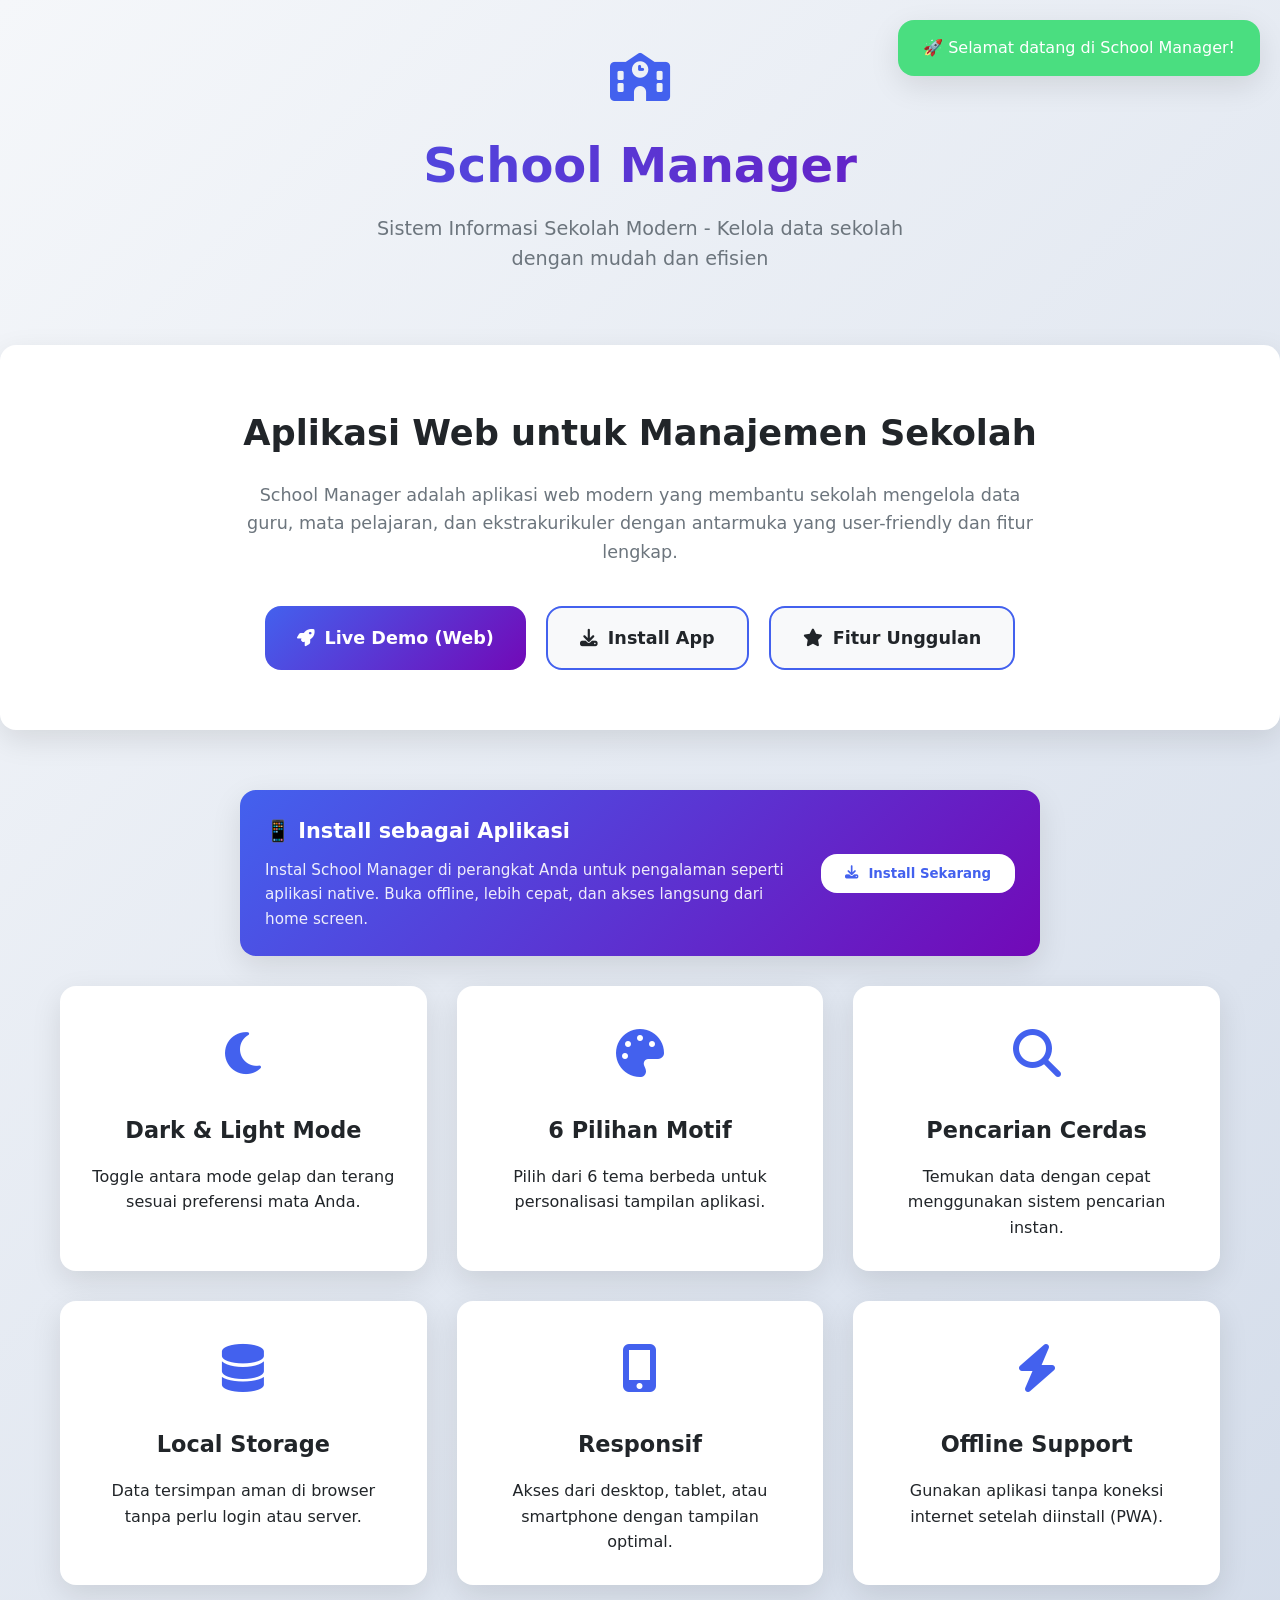
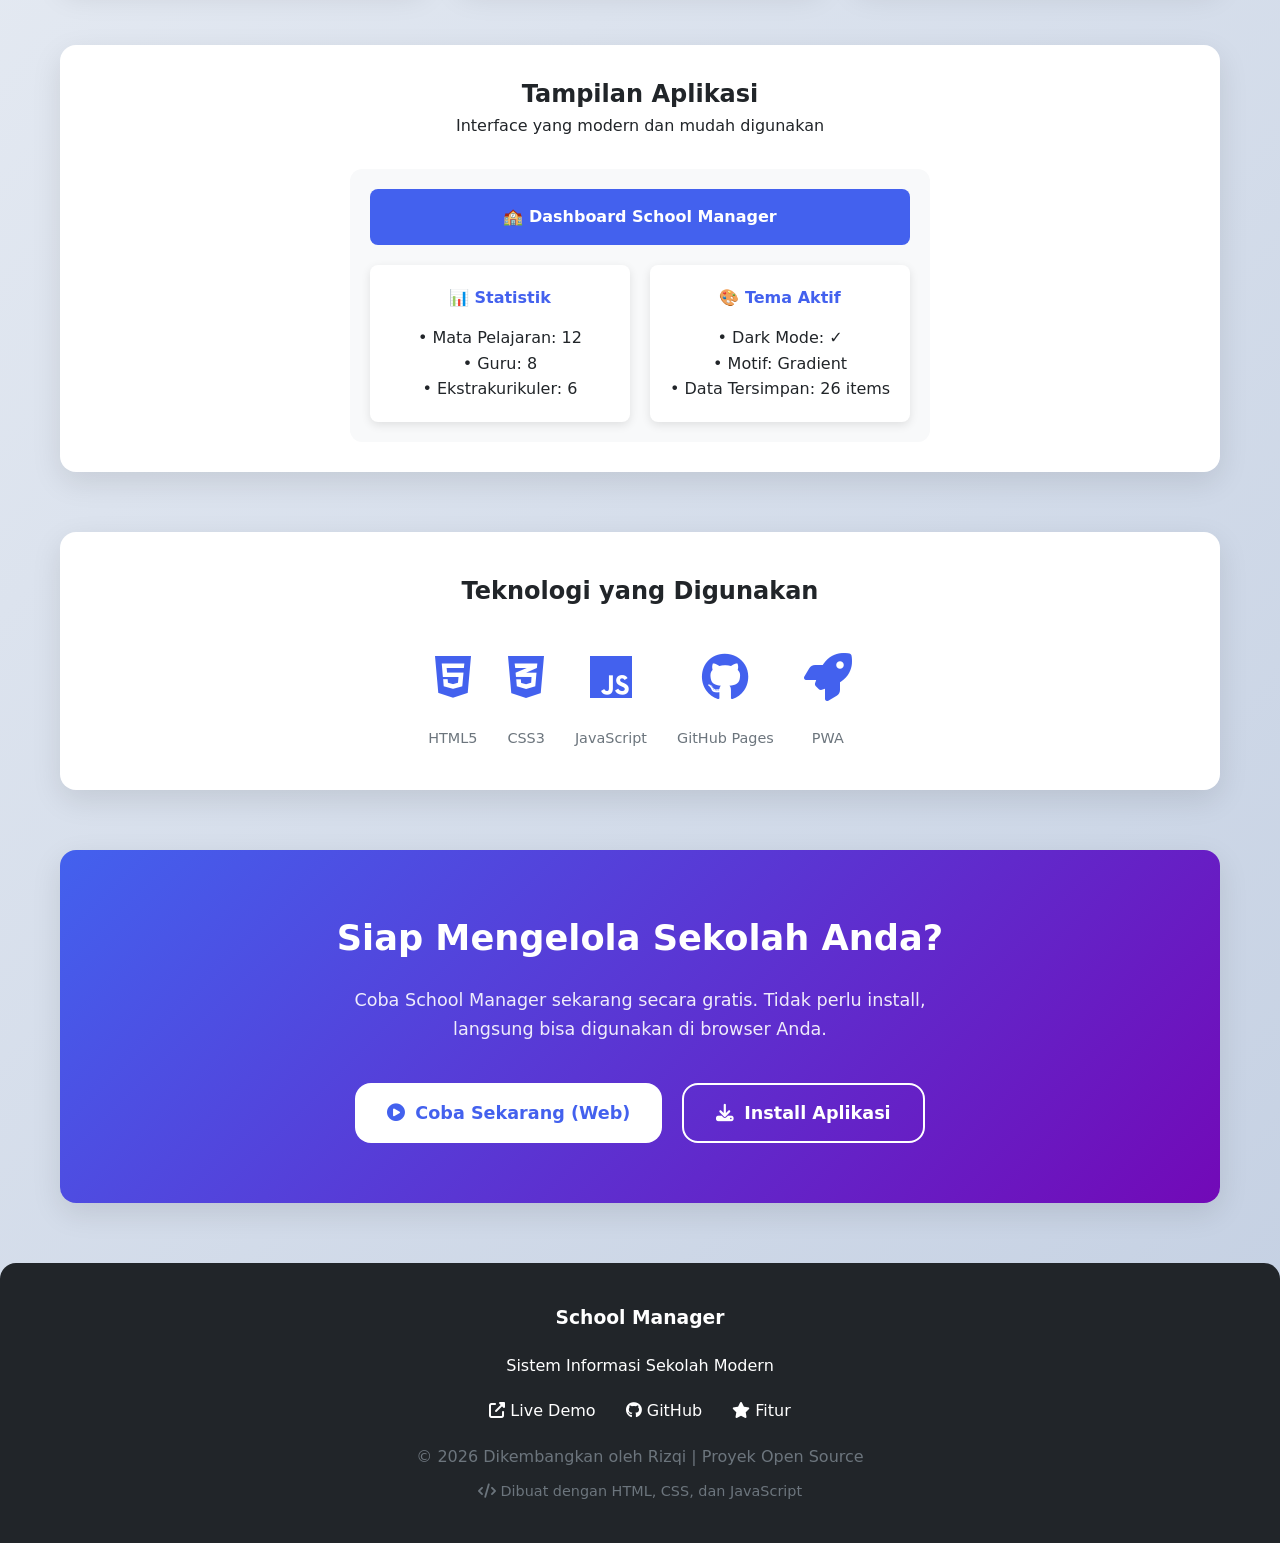
==== landing.html @ a747aea7 "Update: New landing page with PWA install + navigation" ====
<!DOCTYPE html>
<html lang="id">
<head>
    <meta charset="UTF-8">
    <meta name="viewport" content="width=device-width, initial-scale=1.0">
    <title>🏫 School Manager - Sistem Informasi Sekolah Modern</title>
    
    <!-- SEO -->
    <meta name="description" content="Aplikasi web gratis untuk mengelola data sekolah. Fitur dark mode, 6 tema, pencarian cerdas, dan penyimpanan lokal.">
    <meta name="keywords" content="sistem informasi sekolah, school manager, aplikasi sekolah, manajemen sekolah">
    <meta name="author" content="Rizqi">
    
    <!-- PWA -->
    <link rel="manifest" href="manifest.json">
    <meta name="theme-color" content="#4361ee">
    <meta name="mobile-web-app-capable" content="yes">
    
    <!-- Styles -->
    <link rel="stylesheet" href="https://cdnjs.cloudflare.com/ajax/libs/font-awesome/6.4.0/css/all.min.css">
    <style>
        * {
            margin: 0;
            padding: 0;
            box-sizing: border-box;
            font-family: 'Segoe UI', system-ui, sans-serif;
        }
        
        :root {
            --primary: #4361ee;
            --secondary: #7209b7;
            --accent: #f72585;
            --light: #f8f9fa;
            --dark: #212529;
            --gray: #6c757d;
            --border-radius: 16px;
            --shadow: 0 10px 30px rgba(0,0,0,0.1);
            --transition: all 0.3s ease;
        }
        
        body {
            background: linear-gradient(135deg, #f5f7fa 0%, #c3cfe2 100%);
            color: var(--dark);
            line-height: 1.6;
            min-height: 100vh;
        }
        
        .container {
            max-width: 1200px;
            margin: 0 auto;
            padding: 0 20px;
        }
        
        /* Header */
        header {
            padding: 40px 0;
            text-align: center;
        }
        
        .logo {
            font-size: 48px;
            color: var(--primary);
            margin-bottom: 10px;
        }
        
        h1 {
            font-size: 3rem;
            background: linear-gradient(to right, var(--primary), var(--secondary));
            -webkit-background-clip: text;
            background-clip: text;
            color: transparent;
            margin-bottom: 10px;
        }
        
        .tagline {
            font-size: 1.2rem;
            color: var(--gray);
            max-width: 600px;
            margin: 0 auto 30px;
        }
        
        /* Hero Section */
        .hero {
            background: white;
            border-radius: var(--border-radius);
            padding: 60px;
            margin-bottom: 60px;
            box-shadow: var(--shadow);
            text-align: center;
        }
        
        .hero h2 {
            font-size: 2.2rem;
            margin-bottom: 20px;
            color: var(--dark);
        }
        
        .hero p {
            font-size: 1.1rem;
            color: var(--gray);
            max-width: 800px;
            margin: 0 auto 40px;
        }
        
        /* Buttons */
        .cta-buttons {
            display: flex;
            gap: 20px;
            justify-content: center;
            flex-wrap: wrap;
        }
        
        .btn {
            padding: 16px 32px;
            border-radius: var(--border-radius);
            font-size: 1.1rem;
            font-weight: 600;
            text-decoration: none;
            display: inline-flex;
            align-items: center;
            gap: 10px;
            transition: var(--transition);
            border: none;
            cursor: pointer;
            min-width: 200px;
            justify-content: center;
        }
        
        .btn-primary {
            background: linear-gradient(135deg, var(--primary), var(--secondary));
            color: white;
        }
        
        .btn-secondary {
            background: var(--light);
            color: var(--dark);
            border: 2px solid var(--primary);
        }
        
        .btn:hover {
            transform: translateY(-3px);
            box-shadow: 0 15px 30px rgba(67, 97, 238, 0.2);
        }
        
        /* Features */
        .features {
            display: grid;
            grid-template-columns: repeat(auto-fit, minmax(280px, 1fr));
            gap: 30px;
            margin-bottom: 60px;
        }
        
        .feature-card {
            background: white;
            border-radius: var(--border-radius);
            padding: 30px;
            box-shadow: var(--shadow);
            transition: var(--transition);
            text-align: center;
        }
        
        .feature-card:hover {
            transform: translateY(-10px);
        }
        
        .feature-icon {
            font-size: 3rem;
            margin-bottom: 20px;
            color: var(--primary);
        }
        
        .feature-card h3 {
            font-size: 1.4rem;
            margin-bottom: 15px;
            color: var(--dark);
        }
        
        /* Screenshot */
        .screenshot {
            background: white;
            border-radius: var(--border-radius);
            padding: 30px;
            margin-bottom: 60px;
            box-shadow: var(--shadow);
            text-align: center;
        }
        
        .screenshot img {
            max-width: 100%;
            border-radius: 12px;
            box-shadow: 0 5px 15px rgba(0,0,0,0.1);
        }
        
        /* Tech Stack */
        .tech-stack {
            background: white;
            border-radius: var(--border-radius);
            padding: 40px;
            margin-bottom: 60px;
            box-shadow: var(--shadow);
        }
        
        .tech-stack h2 {
            text-align: center;
            margin-bottom: 30px;
            color: var(--dark);
        }
        
        .tech-icons {
            display: flex;
            justify-content: center;
            gap: 30px;
            flex-wrap: wrap;
        }
        
        .tech-icon {
            text-align: center;
            font-size: 3rem;
            color: var(--primary);
        }
        
        .tech-icon span {
            display: block;
            font-size: 0.9rem;
            color: var(--gray);
            margin-top: 10px;
        }
        
        /* PWA Install Banner */
        .pwa-banner {
            background: linear-gradient(135deg, #4361ee, #7209b7);
            color: white;
            border-radius: var(--border-radius);
            padding: 25px;
            margin: 30px auto;
            max-width: 800px;
            display: flex;
            align-items: center;
            justify-content: space-between;
            flex-wrap: wrap;
            gap: 20px;
            box-shadow: var(--shadow);
        }
        
        .pwa-banner-content {
            flex: 1;
            min-width: 300px;
        }
        
        .pwa-banner h3 {
            margin-bottom: 10px;
            font-size: 1.3rem;
        }
        
        .pwa-banner p {
            opacity: 0.9;
            font-size: 0.95rem;
        }
        
        .install-btn {
            background: white;
            color: #4361ee;
            border: none;
            padding: 12px 24px;
            border-radius: var(--border-radius);
            font-weight: 600;
            cursor: pointer;
            display: flex;
            align-items: center;
            gap: 10px;
            transition: var(--transition);
        }
        
        .install-btn:hover {
            transform: translateY(-2px);
            box-shadow: 0 8px 20px rgba(0,0,0,0.15);
        }
        
        /* Footer */
        footer {
            background: var(--dark);
            color: white;
            padding: 40px 0;
            text-align: center;
            margin-top: 60px;
            border-radius: var(--border-radius) var(--border-radius) 0 0;
        }
        
        .footer-links {
            display: flex;
            justify-content: center;
            gap: 30px;
            margin: 20px 0;
            flex-wrap: wrap;
        }
        
        .footer-links a {
            color: white;
            text-decoration: none;
            transition: var(--transition);
        }
        
        .footer-links a:hover {
            color: var(--primary);
        }
        
        .copyright {
            color: var(--gray);
            margin-top: 20px;
        }
        
        /* Notification */
        .notification {
            position: fixed;
            top: 20px;
            right: 20px;
            padding: 15px 25px;
            background: var(--primary);
            color: white;
            border-radius: var(--border-radius);
            box-shadow: var(--shadow);
            z-index: 1000;
            opacity: 0;
            transform: translateX(120px);
            transition: var(--transition);
            display: flex;
            align-items: center;
            gap: 10px;
        }
        
        .notification.show {
            opacity: 1;
            transform: translateX(0);
        }
        
        /* Responsive */
        @media (max-width: 768px) {
            h1 {
                font-size: 2.2rem;
            }
            
            .hero {
                padding: 40px 20px;
            }
            
            .cta-buttons {
                flex-direction: column;
                align-items: center;
            }
            
            .btn {
                width: 100%;
                max-width: 300px;
            }
            
            .features {
                grid-template-columns: 1fr;
            }
            
            .pwa-banner {
                flex-direction: column;
                text-align: center;
            }
            
            .footer-links {
                flex-direction: column;
                gap: 15px;
            }
        }
        
        @media (max-width: 480px) {
            h1 {
                font-size: 1.8rem;
            }
            
            .hero h2 {
                font-size: 1.8rem;
            }
            
            .btn {
                padding: 14px 20px;
                font-size: 1rem;
            }
        }
    </style>
</head>
<body>
    <!-- Notification -->
    <div id="notification" class="notification" style="display: none;"></div>

    <!-- Header -->
    <header>
        <div class="container">
            <div class="logo">
                <i class="fas fa-school"></i>
            </div>
            <h1>School Manager</h1>
            <p class="tagline">Sistem Informasi Sekolah Modern - Kelola data sekolah dengan mudah dan efisien</p>
        </div>
    </header>

    <!-- Hero Section -->
    <section class="hero">
        <div class="container">
            <h2>Aplikasi Web untuk Manajemen Sekolah</h2>
            <p>
                School Manager adalah aplikasi web modern yang membantu sekolah mengelola data guru, 
                mata pelajaran, dan ekstrakurikuler dengan antarmuka yang user-friendly dan fitur lengkap.
            </p>
            
            <div class="cta-buttons">
                <a href="index.html" class="btn btn-primary">
                    <i class="fas fa-rocket"></i> Live Demo (Web)
                </a>
                <button class="btn btn-secondary" onclick="installPWA()" id="installButton">
                    <i class="fas fa-download"></i> Install App
                </button>
                <a href="#features" class="btn btn-secondary">
                    <i class="fas fa-star"></i> Fitur Unggulan
                </a>
            </div>
        </div>
    </section>

    <!-- PWA Install Banner -->
    <section class="container">
        <div class="pwa-banner">
            <div class="pwa-banner-content">
                <h3>📱 Install sebagai Aplikasi</h3>
                <p>Instal School Manager di perangkat Anda untuk pengalaman seperti aplikasi native. 
                   Buka offline, lebih cepat, dan akses langsung dari home screen.</p>
            </div>
            <button class="install-btn" onclick="installPWA()">
                <i class="fas fa-download"></i> Install Sekarang
            </button>
        </div>
    </section>

    <!-- Features -->
    <section class="container" id="features">
        <div class="features">
            <div class="feature-card">
                <div class="feature-icon">
                    <i class="fas fa-moon"></i>
                </div>
                <h3>Dark & Light Mode</h3>
                <p>Toggle antara mode gelap dan terang sesuai preferensi mata Anda.</p>
            </div>
            
            <div class="feature-card">
                <div class="feature-icon">
                    <i class="fas fa-palette"></i>
                </div>
                <h3>6 Pilihan Motif</h3>
                <p>Pilih dari 6 tema berbeda untuk personalisasi tampilan aplikasi.</p>
            </div>
            
            <div class="feature-card">
                <div class="feature-icon">
                    <i class="fas fa-search"></i>
                </div>
                <h3>Pencarian Cerdas</h3>
                <p>Temukan data dengan cepat menggunakan sistem pencarian instan.</p>
            </div>
            
            <div class="feature-card">
                <div class="feature-icon">
                    <i class="fas fa-database"></i>
                </div>
                <h3>Local Storage</h3>
                <p>Data tersimpan aman di browser tanpa perlu login atau server.</p>
            </div>
            
            <div class="feature-card">
                <div class="feature-icon">
                    <i class="fas fa-mobile-alt"></i>
                </div>
                <h3>Responsif</h3>
                <p>Akses dari desktop, tablet, atau smartphone dengan tampilan optimal.</p>
            </div>
            
            <div class="feature-card">
                <div class="feature-icon">
                    <i class="fas fa-bolt"></i>
                </div>
                <h3>Offline Support</h3>
                <p>Gunakan aplikasi tanpa koneksi internet setelah diinstall (PWA).</p>
            </div>
        </div>
    </section>

    <!-- Screenshot -->
    <section class="container">
        <div class="screenshot">
            <h2>Tampilan Aplikasi</h2>
            <p style="margin-bottom: 30px;">Interface yang modern dan mudah digunakan</p>
            <div style="background: #f8f9fa; padding: 20px; border-radius: 12px; display: inline-block;">
                <div style="background: #4361ee; color: white; padding: 15px 30px; border-radius: 8px; font-weight: 600; margin-bottom: 20px;">
                    🏫 Dashboard School Manager
                </div>
                <div style="display: grid; grid-template-columns: 1fr 1fr; gap: 20px; max-width: 800px; margin: 0 auto;">
                    <div style="background: white; padding: 20px; border-radius: 8px; box-shadow: 0 3px 10px rgba(0,0,0,0.1);">
                        <h4 style="color: #4361ee; margin-bottom: 15px;">📊 Statistik</h4>
                        <p>• Mata Pelajaran: 12</p>
                        <p>• Guru: 8</p>
                        <p>• Ekstrakurikuler: 6</p>
                    </div>
                    <div style="background: white; padding: 20px; border-radius: 8px; box-shadow: 0 3px 10px rgba(0,0,0,0.1);">
                        <h4 style="color: #4361ee; margin-bottom: 15px;">🎨 Tema Aktif</h4>
                        <p>• Dark Mode: ✓</p>
                        <p>• Motif: Gradient</p>
                        <p>• Data Tersimpan: 26 items</p>
                    </div>
                </div>
            </div>
        </div>
    </section>

    <!-- Tech Stack -->
    <section class="container">
        <div class="tech-stack">
            <h2>Teknologi yang Digunakan</h2>
            <div class="tech-icons">
                <div class="tech-icon">
                    <i class="fab fa-html5"></i>
                    <span>HTML5</span>
                </div>
                <div class="tech-icon">
                    <i class="fab fa-css3-alt"></i>
                    <span>CSS3</span>
                </div>
                <div class="tech-icon">
                    <i class="fab fa-js"></i>
                    <span>JavaScript</span>
                </div>
                <div class="tech-icon">
                    <i class="fab fa-github"></i>
                    <span>GitHub Pages</span>
                </div>
                <div class="tech-icon">
                    <i class="fas fa-rocket"></i>
                    <span>PWA</span>
                </div>
            </div>
        </div>
    </section>

    <!-- Final CTA -->
    <section class="container">
        <div class="hero" style="background: linear-gradient(135deg, #4361ee, #7209b7); color: white;">
            <h2 style="color: white;">Siap Mengelola Sekolah Anda?</h2>
            <p style="color: rgba(255,255,255,0.9); max-width: 600px;">
                Coba School Manager sekarang secara gratis. Tidak perlu install, 
                langsung bisa digunakan di browser Anda.
            </p>
            <div class="cta-buttons">
                <a href="index.html" class="btn btn-primary" 
                   style="background: white; color: #4361ee;">
                    <i class="fas fa-play-circle"></i> Coba Sekarang (Web)
                </a>
                <button class="btn btn-secondary" onclick="installPWA()"
                   style="background: transparent; border: 2px solid white; color: white;">
                    <i class="fas fa-download"></i> Install Aplikasi
                </button>
            </div>
        </div>
    </section>

    <!-- Footer -->
    <footer>
        <div class="container">
            <h3 style="margin-bottom: 20px;">School Manager</h3>
            <p>Sistem Informasi Sekolah Modern</p>
            
            <div class="footer-links">
                <a href="index.html">
                    <i class="fas fa-external-link-alt"></i> Live Demo
                </a>
                <a href="https://github.com/rizqinewramadhan24/school-manager" target="_blank">
                    <i class="fab fa-github"></i> GitHub
                </a>
                <a href="#features">
                    <i class="fas fa-star"></i> Fitur
                </a>
            </div>
            
            <div class="copyright">
                <p>© 2026 Dikembangkan oleh Rizqi | Proyek Open Source</p>
                <p style="margin-top: 10px; font-size: 0.9rem;">
                    <i class="fas fa-code"></i> Dibuat dengan HTML, CSS, dan JavaScript
                </p>
            </div>
        </div>
    </footer>

    <script>
        // ============== PWA INSTALL FUNCTION ==============
        let deferredPrompt;
        let installButton = document.getElementById('installButton');
        let installButtons = document.querySelectorAll('[onclick="installPWA()"]');
        
        // Listen for beforeinstallprompt event
        window.addEventListener('beforeinstallprompt', (e) => {
            e.preventDefault();
            deferredPrompt = e;
            
            // Show install buttons
            installButtons.forEach(btn => {
                btn.style.display = 'flex';
            });
            
            console.log('PWA install ready');
        });
        
        // Install PWA function
        function installPWA() {
            if (!deferredPrompt) {
                showNotification('Aplikasi sudah terinstall atau tidak support PWA', 'info');
                window.location.href = 'index.html'; // Fallback ke web
                return;
            }
            
            deferredPrompt.prompt();
            
            deferredPrompt.userChoice.then((choiceResult) => {
                if (choiceResult.outcome === 'accepted') {
                    showNotification('🎉 Aplikasi berhasil diinstall!', 'success');
                    // Redirect ke app setelah install
                    setTimeout(() => {
                        window.location.href = 'index.html';
                    }, 1500);
                } else {
                    showNotification('Installasi dibatalkan, membuka versi web...', 'info');
                    window.location.href = 'index.html';
                }
                deferredPrompt = null;
                
                // Hide install buttons
                installButtons.forEach(btn => {
                    btn.style.display = 'none';
                });
            });
        }
        
        // Check if already installed
        window.addEventListener('appinstalled', () => {
            console.log('PWA installed');
            deferredPrompt = null;
            
            installButtons.forEach(btn => {
                btn.style.display = 'none';
            });
        });
        
        // ============== NOTIFICATION FUNCTION ==============
        function showNotification(message, type = 'info') {
            const notification = document.getElementById('notification');
            if (!notification) return;
            
            notification.textContent = message;
            notification.style.background = type === 'success' ? '#4ade80' : 
                                          type === 'error' ? '#ef4444' : 
                                          '#4361ee';
            notification.style.display = 'flex';
            
            setTimeout(() => {
                notification.classList.add('show');
            }, 10);
            
            setTimeout(() => {
                notification.classList.remove('show');
                setTimeout(() => {
                    notification.style.display = 'none';
                }, 300);
            }, 3000);
        }
        
        // ============== SMOOTH SCROLL ==============
        document.querySelectorAll('a[href^="#"]').forEach(anchor => {
            anchor.addEventListener('click', function (e) {
                e.preventDefault();
                const targetId = this.getAttribute('href');
                if (targetId === '#') return;
                
                const targetElement = document.querySelector(targetId);
                if (targetElement) {
                    window.scrollTo({
                        top: targetElement.offsetTop - 80,
                        behavior: 'smooth'
                    });
                }
            });
        });
        
        // ============== ANIMATION ON SCROLL ==============
        const observer = new IntersectionObserver((entries) => {
            entries.forEach(entry => {
                if (entry.isIntersecting) {
                    entry.target.style.opacity = '1';
                    entry.target.style.transform = 'translateY(0)';
                }
            });
        }, { threshold: 0.1 });
        
        // Animate feature cards
        document.querySelectorAll('.feature-card').forEach(card => {
            card.style.opacity = '0';
            card.style.transform = 'translateY(20px)';
            card.style.transition = 'opacity 0.5s ease, transform 0.5s ease';
            observer.observe(card);
        });
        
        // ============== CHECK PWA SUPPORT ==============
        function checkPWASupport() {
            if (!('serviceWorker' in navigator)) {
                console.log('Service Worker not supported');
                showNotification('Browser tidak mendukung fitur PWA', 'info');
                return false;
            }
            
            if (!('BeforeInstallPromptEvent' in window)) {
                console.log('BeforeInstallPromptEvent not supported');
                return false;
            }
            
            return true;
        }
        
        // Initialize
        document.addEventListener('DOMContentLoaded', () => {
            console.log('School Manager Landing Page Loaded');
            
            // Check PWA support
            if (!checkPWASupport()) {
                installButtons.forEach(btn => {
                    btn.innerHTML = '<i class="fas fa-external-link-alt"></i> Buka di Web';
                    btn.onclick = () => window.location.href = 'index.html';
                });
            }
            
            // Show welcome message
            setTimeout(() => {
                showNotification('🚀 Selamat datang di School Manager!', 'success');
            }, 1000);
        });
        
        // ============== KEYBOARD SHORTCUTS ==============
        document.addEventListener('keydown', (e) => {
            // Ctrl+I for install
            if (e.ctrlKey && e.key === 'i') {
                e.preventDefault();
                installPWA();
            }
            
            // Ctrl+D for demo
            if (e.ctrlKey && e.key === 'd') {
                e.preventDefault();
                window.location.href = 'index.html';
            }
            
            // Ctrl+G for GitHub
            if (e.ctrlKey && e.key === 'g') {
                e.preventDefault();
                window.open('https://github.com/rizqinewramadhan24/school-manager', '_blank');
            }
        });
    </script>
</body>
</html>
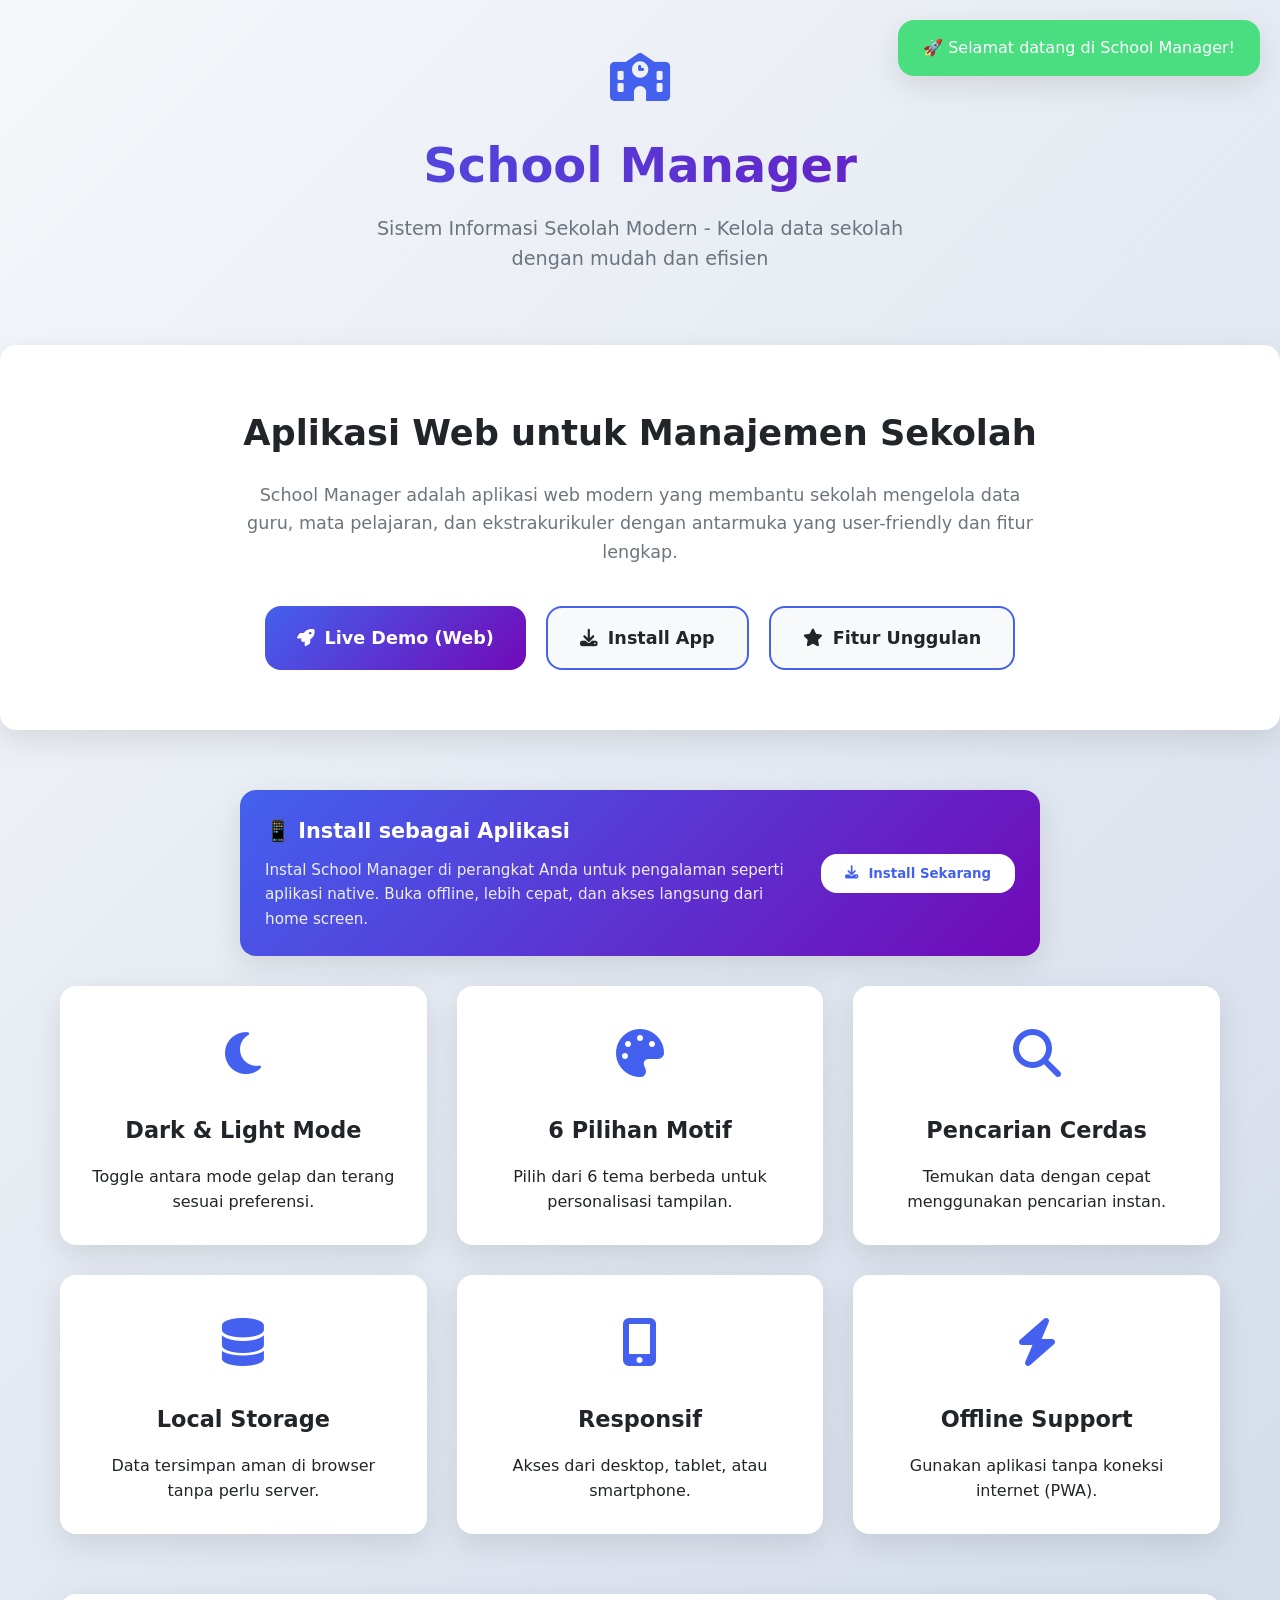
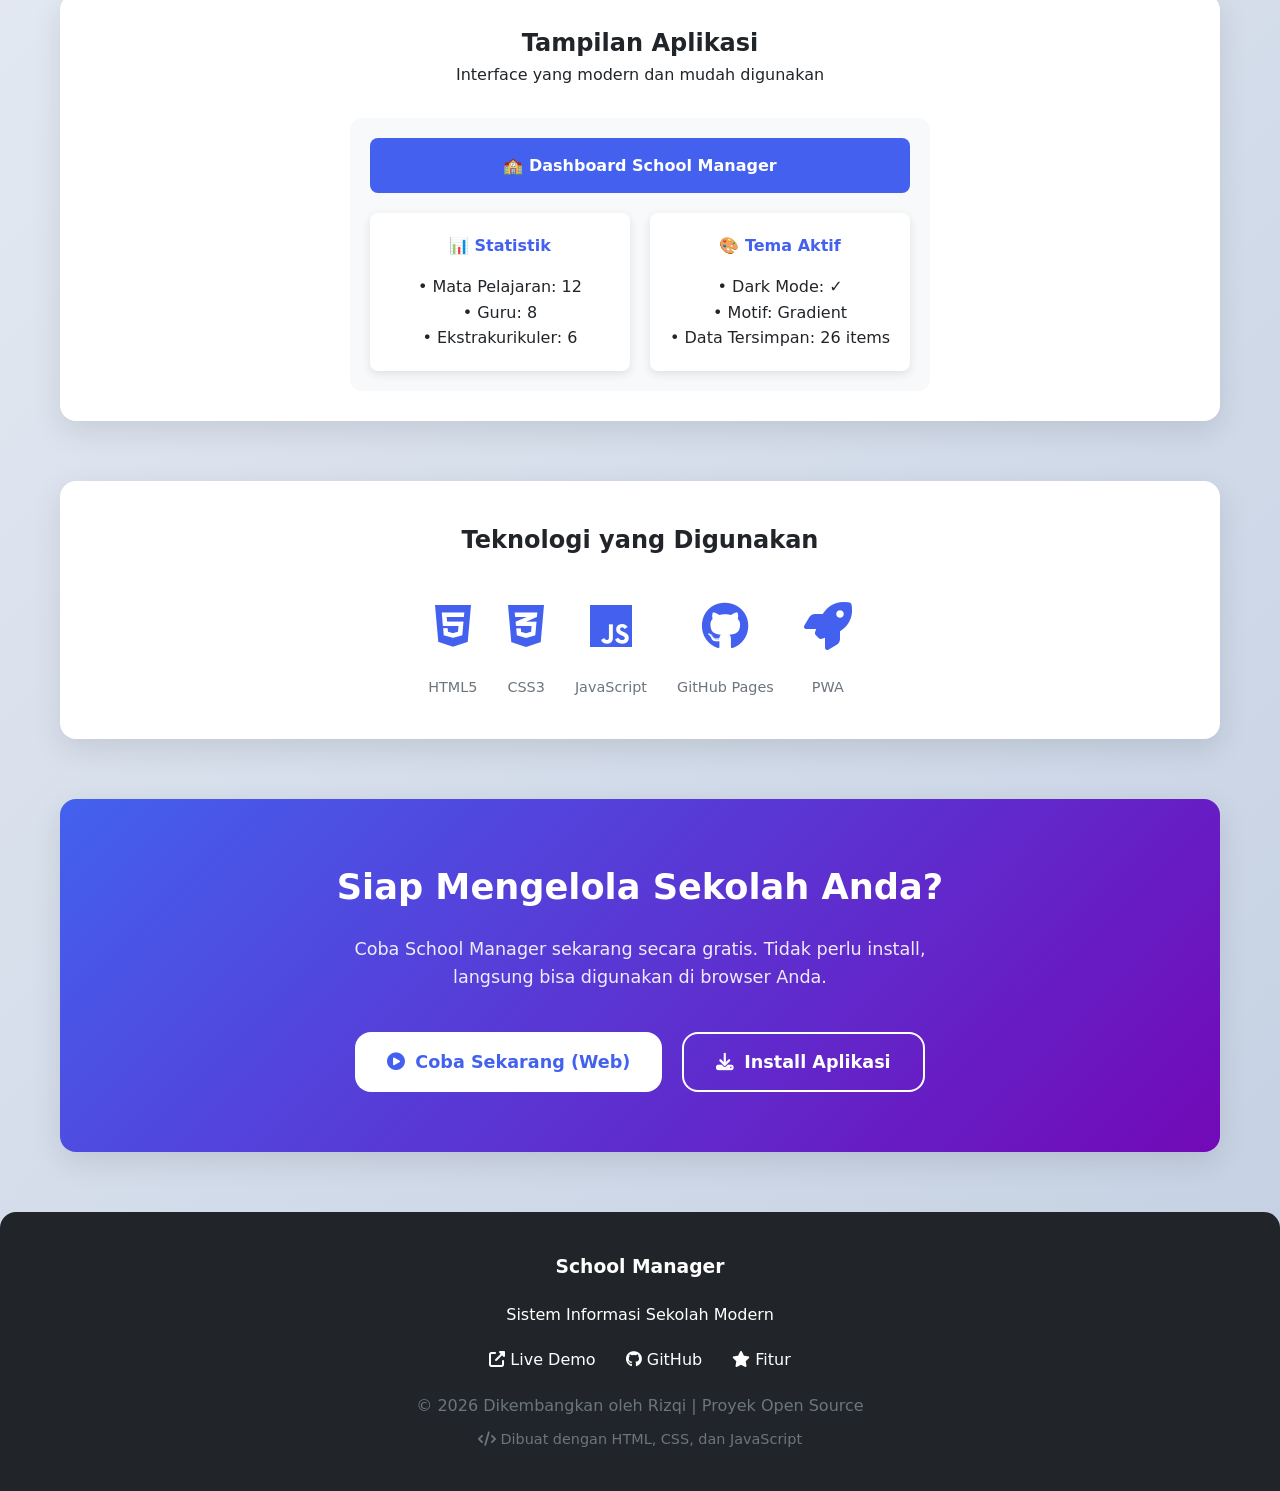
==== commit 916d8f74: "Update" ====
--- a/landing.html
+++ b/landing.html
@@ -13,7 +13,6 @@
     <!-- PWA -->
     <link rel="manifest" href="manifest.json">
     <meta name="theme-color" content="#4361ee">
-    <meta name="mobile-web-app-capable" content="yes">
     
     <!-- Styles -->
     <link rel="stylesheet" href="https://cdnjs.cloudflare.com/ajax/libs/font-awesome/6.4.0/css/all.min.css">
@@ -141,91 +140,7 @@
             box-shadow: 0 15px 30px rgba(67, 97, 238, 0.2);
         }
         
-        /* Features */
-        .features {
-            display: grid;
-            grid-template-columns: repeat(auto-fit, minmax(280px, 1fr));
-            gap: 30px;
-            margin-bottom: 60px;
-        }
-        
-        .feature-card {
-            background: white;
-            border-radius: var(--border-radius);
-            padding: 30px;
-            box-shadow: var(--shadow);
-            transition: var(--transition);
-            text-align: center;
-        }
-        
-        .feature-card:hover {
-            transform: translateY(-10px);
-        }
-        
-        .feature-icon {
-            font-size: 3rem;
-            margin-bottom: 20px;
-            color: var(--primary);
-        }
-        
-        .feature-card h3 {
-            font-size: 1.4rem;
-            margin-bottom: 15px;
-            color: var(--dark);
-        }
-        
-        /* Screenshot */
-        .screenshot {
-            background: white;
-            border-radius: var(--border-radius);
-            padding: 30px;
-            margin-bottom: 60px;
-            box-shadow: var(--shadow);
-            text-align: center;
-        }
-        
-        .screenshot img {
-            max-width: 100%;
-            border-radius: 12px;
-            box-shadow: 0 5px 15px rgba(0,0,0,0.1);
-        }
-        
-        /* Tech Stack */
-        .tech-stack {
-            background: white;
-            border-radius: var(--border-radius);
-            padding: 40px;
-            margin-bottom: 60px;
-            box-shadow: var(--shadow);
-        }
-        
-        .tech-stack h2 {
-            text-align: center;
-            margin-bottom: 30px;
-            color: var(--dark);
-        }
-        
-        .tech-icons {
-            display: flex;
-            justify-content: center;
-            gap: 30px;
-            flex-wrap: wrap;
-        }
-        
-        .tech-icon {
-            text-align: center;
-            font-size: 3rem;
-            color: var(--primary);
-        }
-        
-        .tech-icon span {
-            display: block;
-            font-size: 0.9rem;
-            color: var(--gray);
-            margin-top: 10px;
-        }
-        
-        /* PWA Install Banner */
+        /* PWA Banner */
         .pwa-banner {
             background: linear-gradient(135deg, #4361ee, #7209b7);
             color: white;
@@ -270,9 +185,82 @@
             transition: var(--transition);
         }
         
-        .install-btn:hover {
-            transform: translateY(-2px);
-            box-shadow: 0 8px 20px rgba(0,0,0,0.15);
+        /* Features */
+        .features {
+            display: grid;
+            grid-template-columns: repeat(auto-fit, minmax(280px, 1fr));
+            gap: 30px;
+            margin-bottom: 60px;
+        }
+        
+        .feature-card {
+            background: white;
+            border-radius: var(--border-radius);
+            padding: 30px;
+            box-shadow: var(--shadow);
+            transition: var(--transition);
+            text-align: center;
+        }
+        
+        .feature-card:hover {
+            transform: translateY(-10px);
+        }
+        
+        .feature-icon {
+            font-size: 3rem;
+            margin-bottom: 20px;
+            color: var(--primary);
+        }
+        
+        .feature-card h3 {
+            font-size: 1.4rem;
+            margin-bottom: 15px;
+            color: var(--dark);
+        }
+        
+        /* Screenshot */
+        .screenshot {
+            background: white;
+            border-radius: var(--border-radius);
+            padding: 30px;
+            margin-bottom: 60px;
+            box-shadow: var(--shadow);
+            text-align: center;
+        }
+        
+        /* Tech Stack */
+        .tech-stack {
+            background: white;
+            border-radius: var(--border-radius);
+            padding: 40px;
+            margin-bottom: 60px;
+            box-shadow: var(--shadow);
+        }
+        
+        .tech-stack h2 {
+            text-align: center;
+            margin-bottom: 30px;
+            color: var(--dark);
+        }
+        
+        .tech-icons {
+            display: flex;
+            justify-content: center;
+            gap: 30px;
+            flex-wrap: wrap;
+        }
+        
+        .tech-icon {
+            text-align: center;
+            font-size: 3rem;
+            color: var(--primary);
+        }
+        
+        .tech-icon span {
+            display: block;
+            font-size: 0.9rem;
+            color: var(--gray);
+            margin-top: 10px;
         }
         
         /* Footer */
@@ -364,21 +352,6 @@
             .footer-links {
                 flex-direction: column;
                 gap: 15px;
-            }
-        }
-        
-        @media (max-width: 480px) {
-            h1 {
-                font-size: 1.8rem;
-            }
-            
-            .hero h2 {
-                font-size: 1.8rem;
-            }
-            
-            .btn {
-                padding: 14px 20px;
-                font-size: 1rem;
             }
         }
     </style>
@@ -443,7 +416,7 @@
                     <i class="fas fa-moon"></i>
                 </div>
                 <h3>Dark & Light Mode</h3>
-                <p>Toggle antara mode gelap dan terang sesuai preferensi mata Anda.</p>
+                <p>Toggle antara mode gelap dan terang sesuai preferensi.</p>
             </div>
             
             <div class="feature-card">
@@ -451,7 +424,7 @@
                     <i class="fas fa-palette"></i>
                 </div>
                 <h3>6 Pilihan Motif</h3>
-                <p>Pilih dari 6 tema berbeda untuk personalisasi tampilan aplikasi.</p>
+                <p>Pilih dari 6 tema berbeda untuk personalisasi tampilan.</p>
             </div>
             
             <div class="feature-card">
@@ -459,7 +432,7 @@
                     <i class="fas fa-search"></i>
                 </div>
                 <h3>Pencarian Cerdas</h3>
-                <p>Temukan data dengan cepat menggunakan sistem pencarian instan.</p>
+                <p>Temukan data dengan cepat menggunakan pencarian instan.</p>
             </div>
             
             <div class="feature-card">
@@ -467,7 +440,7 @@
                     <i class="fas fa-database"></i>
                 </div>
                 <h3>Local Storage</h3>
-                <p>Data tersimpan aman di browser tanpa perlu login atau server.</p>
+                <p>Data tersimpan aman di browser tanpa perlu server.</p>
             </div>
             
             <div class="feature-card">
@@ -475,7 +448,7 @@
                     <i class="fas fa-mobile-alt"></i>
                 </div>
                 <h3>Responsif</h3>
-                <p>Akses dari desktop, tablet, atau smartphone dengan tampilan optimal.</p>
+                <p>Akses dari desktop, tablet, atau smartphone.</p>
             </div>
             
             <div class="feature-card">
@@ -483,7 +456,7 @@
                     <i class="fas fa-bolt"></i>
                 </div>
                 <h3>Offline Support</h3>
-                <p>Gunakan aplikasi tanpa koneksi internet setelah diinstall (PWA).</p>
+                <p>Gunakan aplikasi tanpa koneksi internet (PWA).</p>
             </div>
         </div>
     </section>
@@ -575,7 +548,7 @@
                 <a href="index.html">
                     <i class="fas fa-external-link-alt"></i> Live Demo
                 </a>
-                <a href="https://github.com/rizqinewramadhan24/school-manager" target="_blank">
+                <a href="https://github.com/rizqinewramadhan24-glitch/school-managers" target="_blank">
                     <i class="fab fa-github"></i> GitHub
                 </a>
                 <a href="#features">
@@ -593,29 +566,20 @@
     </footer>
 
     <script>
-        // ============== PWA INSTALL FUNCTION ==============
+        // ============== PWA INSTALL ==============
         let deferredPrompt;
         let installButton = document.getElementById('installButton');
-        let installButtons = document.querySelectorAll('[onclick="installPWA()"]');
-        
-        // Listen for beforeinstallprompt event
+        
         window.addEventListener('beforeinstallprompt', (e) => {
             e.preventDefault();
             deferredPrompt = e;
-            
-            // Show install buttons
-            installButtons.forEach(btn => {
-                btn.style.display = 'flex';
-            });
-            
-            console.log('PWA install ready');
+            installButton.style.display = 'flex';
         });
         
-        // Install PWA function
         function installPWA() {
             if (!deferredPrompt) {
-                showNotification('Aplikasi sudah terinstall atau tidak support PWA', 'info');
-                window.location.href = 'index.html'; // Fallback ke web
+                showNotification('Membuka versi web...', 'info');
+                window.location.href = 'index.html';
                 return;
             }
             
@@ -624,34 +588,19 @@
             deferredPrompt.userChoice.then((choiceResult) => {
                 if (choiceResult.outcome === 'accepted') {
                     showNotification('🎉 Aplikasi berhasil diinstall!', 'success');
-                    // Redirect ke app setelah install
                     setTimeout(() => {
                         window.location.href = 'index.html';
                     }, 1500);
                 } else {
-                    showNotification('Installasi dibatalkan, membuka versi web...', 'info');
+                    showNotification('Membuka versi web...', 'info');
                     window.location.href = 'index.html';
                 }
                 deferredPrompt = null;
-                
-                // Hide install buttons
-                installButtons.forEach(btn => {
-                    btn.style.display = 'none';
-                });
+                installButton.style.display = 'none';
             });
         }
         
-        // Check if already installed
-        window.addEventListener('appinstalled', () => {
-            console.log('PWA installed');
-            deferredPrompt = null;
-            
-            installButtons.forEach(btn => {
-                btn.style.display = 'none';
-            });
-        });
-        
-        // ============== NOTIFICATION FUNCTION ==============
+        // ============== NOTIFICATION ==============
         function showNotification(message, type = 'info') {
             const notification = document.getElementById('notification');
             if (!notification) return;
@@ -691,78 +640,12 @@
             });
         });
         
-        // ============== ANIMATION ON SCROLL ==============
-        const observer = new IntersectionObserver((entries) => {
-            entries.forEach(entry => {
-                if (entry.isIntersecting) {
-                    entry.target.style.opacity = '1';
-                    entry.target.style.transform = 'translateY(0)';
-                }
-            });
-        }, { threshold: 0.1 });
-        
-        // Animate feature cards
-        document.querySelectorAll('.feature-card').forEach(card => {
-            card.style.opacity = '0';
-            card.style.transform = 'translateY(20px)';
-            card.style.transition = 'opacity 0.5s ease, transform 0.5s ease';
-            observer.observe(card);
-        });
-        
-        // ============== CHECK PWA SUPPORT ==============
-        function checkPWASupport() {
-            if (!('serviceWorker' in navigator)) {
-                console.log('Service Worker not supported');
-                showNotification('Browser tidak mendukung fitur PWA', 'info');
-                return false;
-            }
-            
-            if (!('BeforeInstallPromptEvent' in window)) {
-                console.log('BeforeInstallPromptEvent not supported');
-                return false;
-            }
-            
-            return true;
-        }
-        
-        // Initialize
+        // ============== INIT ==============
         document.addEventListener('DOMContentLoaded', () => {
-            console.log('School Manager Landing Page Loaded');
-            
-            // Check PWA support
-            if (!checkPWASupport()) {
-                installButtons.forEach(btn => {
-                    btn.innerHTML = '<i class="fas fa-external-link-alt"></i> Buka di Web';
-                    btn.onclick = () => window.location.href = 'index.html';
-                });
-            }
-            
-            // Show welcome message
             setTimeout(() => {
                 showNotification('🚀 Selamat datang di School Manager!', 'success');
             }, 1000);
         });
-        
-        // ============== KEYBOARD SHORTCUTS ==============
-        document.addEventListener('keydown', (e) => {
-            // Ctrl+I for install
-            if (e.ctrlKey && e.key === 'i') {
-                e.preventDefault();
-                installPWA();
-            }
-            
-            // Ctrl+D for demo
-            if (e.ctrlKey && e.key === 'd') {
-                e.preventDefault();
-                window.location.href = 'index.html';
-            }
-            
-            // Ctrl+G for GitHub
-            if (e.ctrlKey && e.key === 'g') {
-                e.preventDefault();
-                window.open('https://github.com/rizqinewramadhan24/school-manager', '_blank');
-            }
-        });
     </script>
 </body>
 </html>
